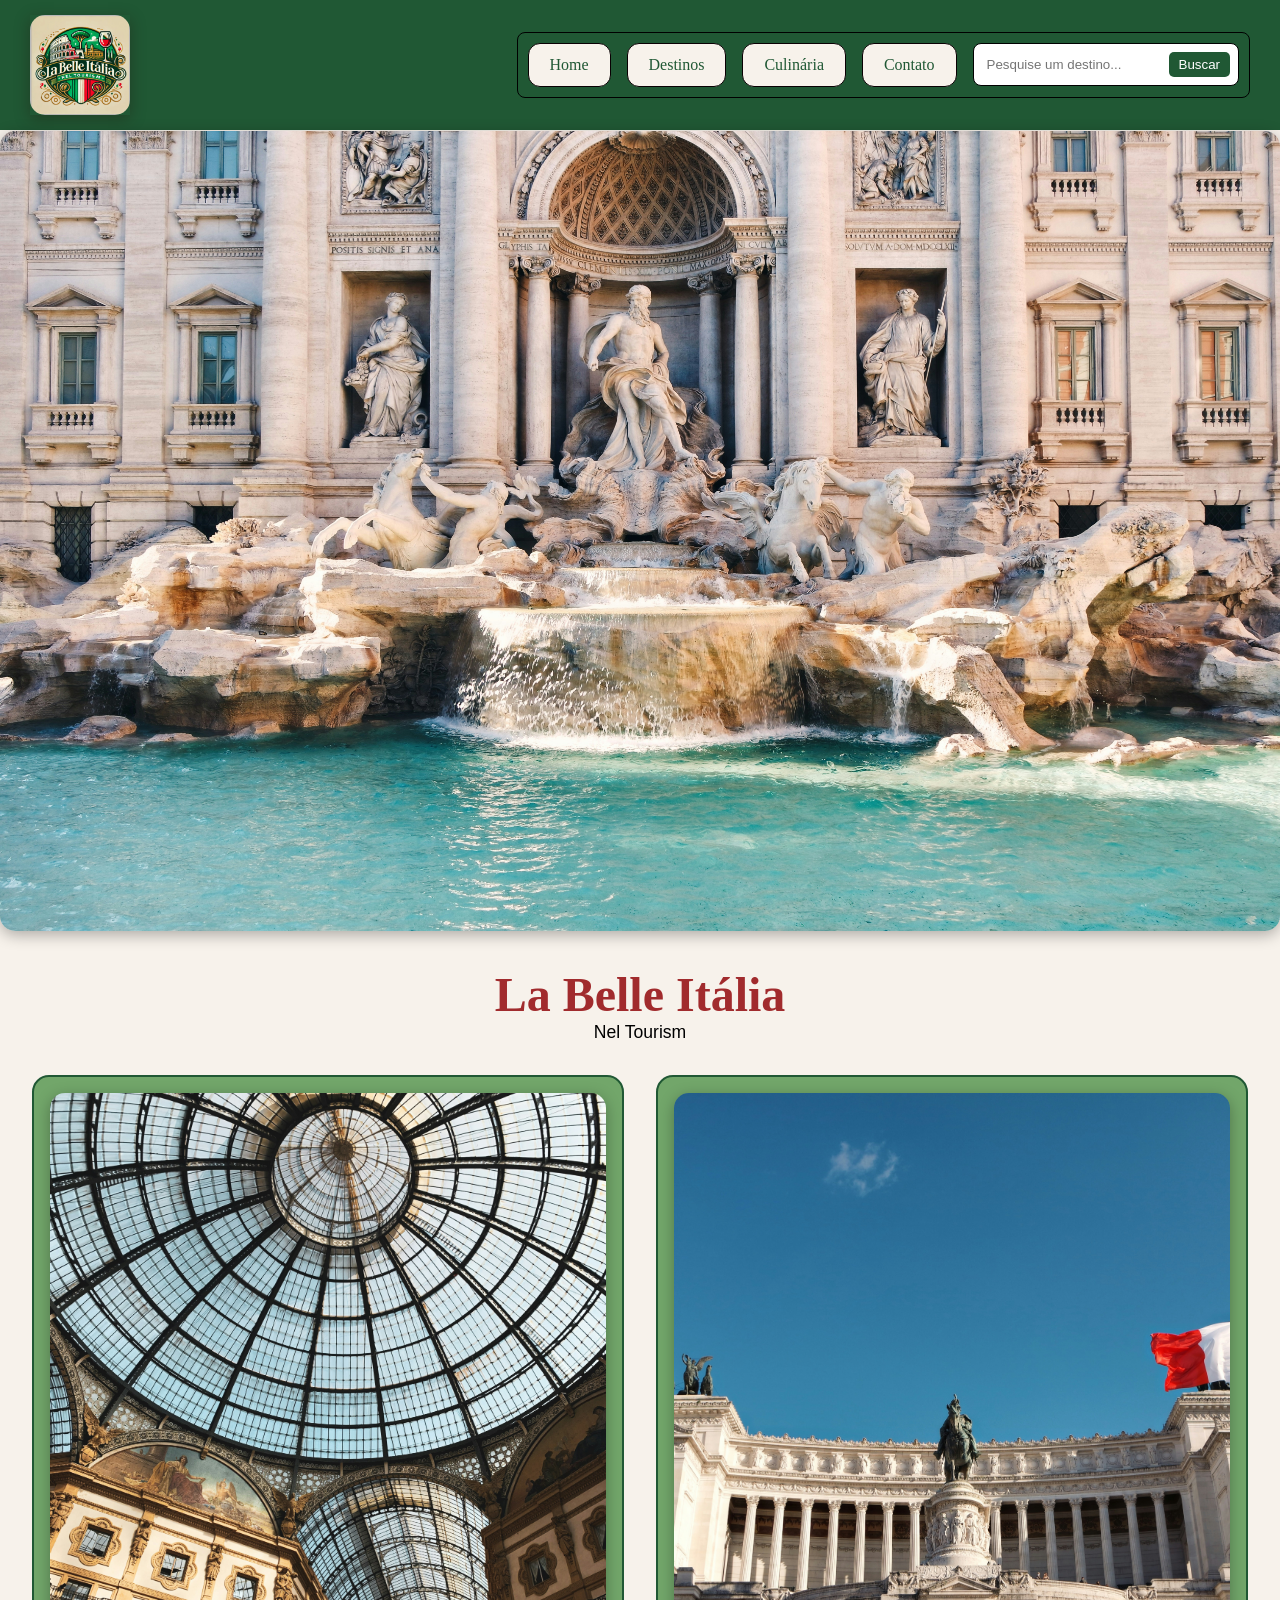
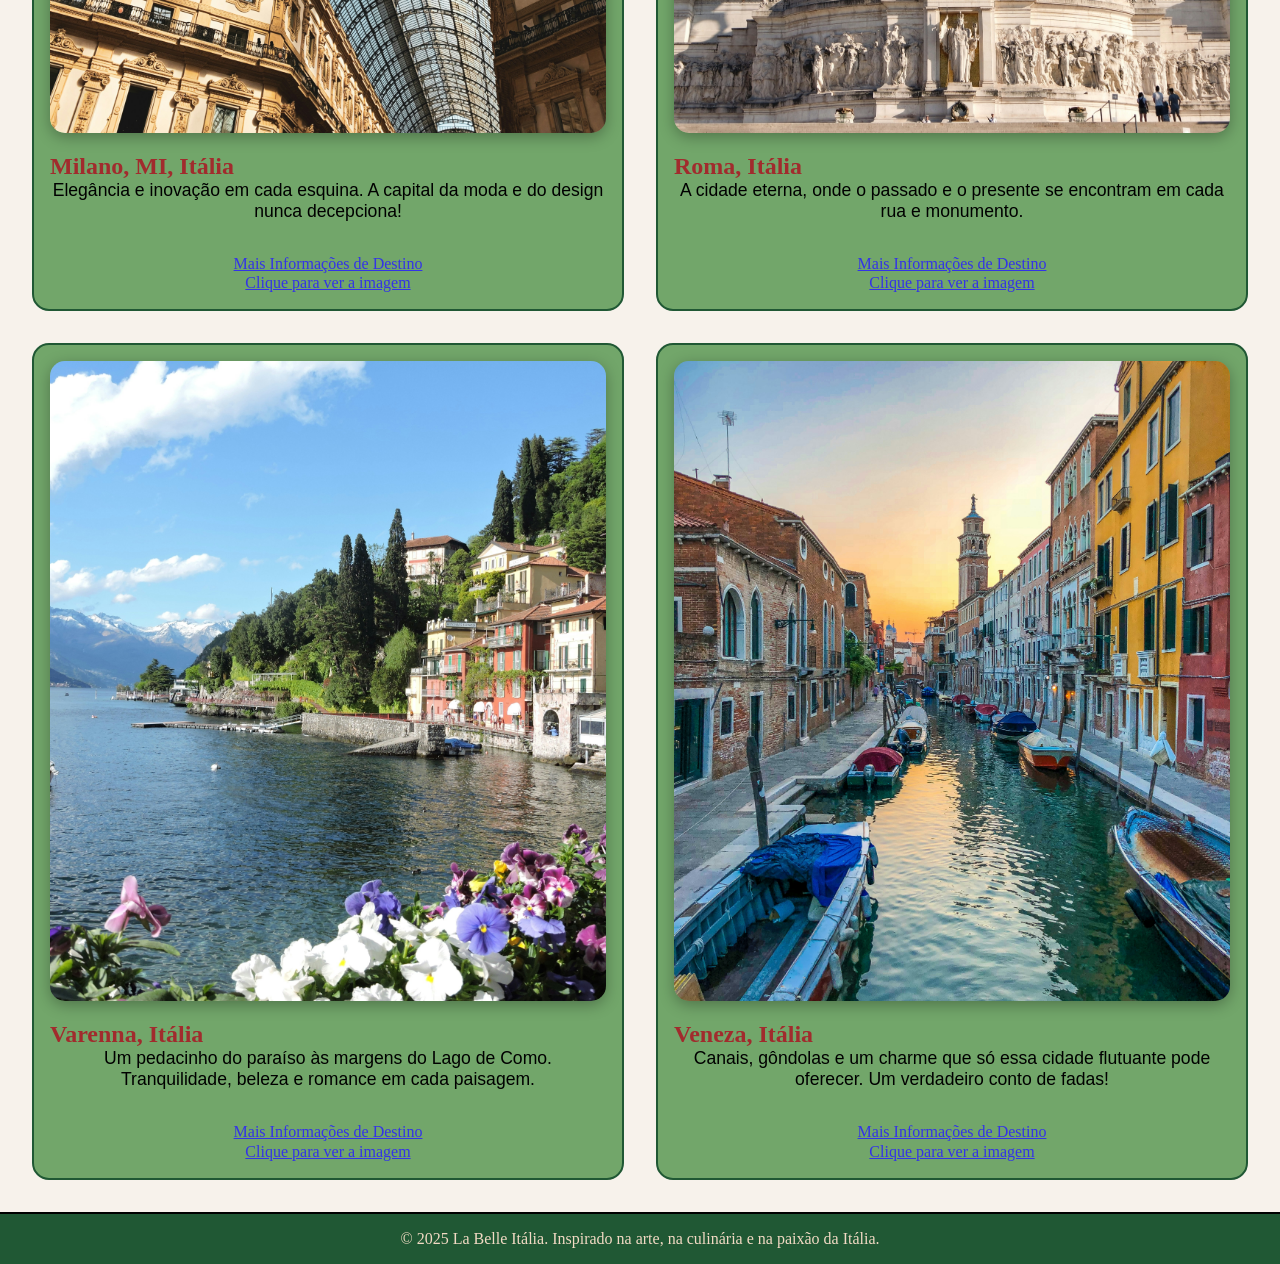
==== public/index.html @ 50d825b5 "Criando estrutura HTML inicial" ====
<!DOCTYPE html>
<html lang="en">

<head>
    <meta charset="UTF-8">
    <meta name="viewport" content="width=device-width, initial-scale=1">
    <title>Guia de Lugares Turísticos</title>
    <link rel="stylesheet" href="home.css">
</head>

<body>
    <header>
        <div class="logo">
            <img src="imagem/La_Belle.png" alt="Logo do site Guia de Lugares Turísticos">
        </div>
        <div class="menu-pesquisa">
            <nav>
                <ul>
                    <li><a href="index.html">Home</a></li>
                    <li><a href="destinos.html">Destinos</a></li>
                    <li><a href="culinaria.html">Culinária</a></li>
                    <li><a href="contato.html">Contato</a></li>
                </ul>
            </nav>
            <div class="caixa-pesquisa">
                <input type="text" class="texto-pesquisa" placeholder="Pesquise um destino...">
                <button>Buscar</button>
            </div>
        </div>
    </header>

    <div class="banner">
        <img src="banner.jpg" alt="Banner">
    </div>

    <main>
        <h1>La Belle Itália</h1>
        <p>Nel Tourism</p>

        <section>
            <article class="caixa-post">
                <img src="imagem/Milano.jpg" alt="Imagem de Destaque">
                <h4 class="subtitulo"><span>Milano, MI, Itália</span></h4>
                <p class="texto">Elegância e inovação em cada esquina. A capital da moda e do design nunca decepciona!</p>
                <a href="destinos.html" class="botao">Mais Informações de Destino</a> 
                <a href="imagem/Milano.jpg" class="botao">Clique para ver a imagem</a>
            </article>

            <article class="caixa-post">
                <img src="imagem/Roma.jpg" alt="Imagem de Destaque">
                <h4 class="subtitulo"><span>Roma, Itália</span></h4>
                <p class="texto">A cidade eterna, onde o passado e o presente se encontram em cada rua e monumento.</p>
                <a href="destinos.html" class="botao">Mais Informações de Destino</a> 
                <a href="imagem/Roma.jpg" class="botao">Clique para ver a imagem</a>
            </article>

            <article class="caixa-post">
                <img src="imagem/Varenna.jpg" alt="Imagem de Destaque">
                <h4 class="subtitulo"><span>Varenna, Itália</span></h4>
                <p class="texto">Um pedacinho do paraíso às margens do Lago de Como. Tranquilidade, beleza e romance em cada paisagem.</p>
                <a href="destinos.html" class="botao">Mais Informações de Destino</a> 
                <a href="imagem/Varenna.jpg" class="botao">Clique para ver a imagem</a>
            </article>

            <article class="caixa-post">
                <img src="imagem/Veneza.jpg" alt="Imagem de Destaque">
                <h4 class="subtitulo"><span>Veneza, Itália</span></h4>
                <p class="texto">Canais, gôndolas e um charme que só essa cidade flutuante pode oferecer. Um verdadeiro conto de fadas!</p>
                <a href="destinos.html" class="botao">Mais Informações de Destino</a> 
                <a href="imagem/Veneza.jpg" class="botao">Clique para ver a imagem</a>
            </article>
        </section>
    </main>

    <footer>
        © 2025 La Belle Itália. Inspirado na arte, na culinária e na paixão da Itália.
    </footer>
</body>

</html>
---- public/home.css ----
/* ESTRUTURA */
* {
    margin: 0px;
    padding: 0px;
    box-sizing: border-box;
}

body {
    font-family: velista;
    margin: 0;
    padding: 0;
    background-color: #F7F2EB;
}

.banner {
    text-align: center; /* Centraliza a imagem */
    margin-top: 1px; /* Espaçamento acima do banner */
}

.banner img {
    width: 100%; /* Faz a imagem ocupar 100% da largura do contêiner */
    height: auto; /* Mantém a proporção da imagem */
    max-height: 50rem; /* Define uma altura máxima para a imagem */
    box-shadow: 0 4px 15px rgba(0, 0, 0, 0.3);
    border-radius: 15px;
    overflow: hidden;
    transition: transform 0.3s; /* Adiciona uma transição suave para o efeito */
}

.banner img:hover {
    transform: scale(1.05); /* Aumenta a imagem ao passar o mouse */
}


/*@keyframes scrollText {
    from {
        transform: translateX(-100%);
    }
    to {
        transform: translateX(100%);
    }
}*/

/*.marquee { ---> Futuras atualizações.
    white-space: nowrap;
    overflow: hidden;
    display: inline-block;
    animation: scrollText 5s infinite;
    font-size: 24px;
    font-weight: bold;
}*/

/* Estilos do Cabeçalho */
header {
    display: flex;
    align-items: center;
    justify-content: space-between;
    background-color: #205834;
    padding: 15px 30px;
    color: rgb(255, 255, 255);
}

/* Logo */
.logo {
    display: flex;
    align-items: center;
    box-shadow: 0 4px 15px rgba(34, 3, 3, 0.3);
}

.logo img {
    width: 100px; /* Ajuste o tamanho conforme necessário */
    height: auto;
    border-radius: 15px;
    transition: transform 0.3s;
}

.logo img:hover {
    transform: scale(1.05); /* Aumenta a imagem ao passar o mouse */
}

/* Menu e pesquisa */
.menu-pesquisa {
    display: flex;
    align-items: center;
    padding: 0.5rem;
    border-radius: 8px;
    border: 1px solid #000;
    gap: 1rem;
    color: #A12B2D;
    padding: 10px;
}

.menu-pesquisa:hover {
    display: flex;
    background-color: rgb(5, 146, 104);
    color: black;
    gap: 1rem;
  }

.menu-pesquisa:active {
    display: flex;
    background-color:#F7F2EB;
    color: yellow;
    gap: 1rem;
}  

nav {
    display: flex;
    gap: 1rem;
}

nav ul {
    display: flex;
    list-style-type: none;
    gap: 1rem;
}

nav ul li a {
    border: 1px solid #090003;
    border-radius: 12px;
    padding: 1.31rem;
    text-decoration: none;
    color: #205834;
    background-color: #F7F2EB;
}

/* Pesquisa */
.caixa-pesquisa {
    display: flex;
    align-items: center;
    border: 1px solid #000;
    padding: 0.5rem;
    border-radius: 0.5rem;
    background-color: rgb(255, 255, 255);
}

.texto-pesquisa {
    border: none;
    outline: none;
    padding: 5px;
}

.caixa-pesquisa button {
    margin-left: 0.5rem;
    cursor: pointer;
    border: none;
    background-color:#205834;
    color: rgb(255, 255, 255);
    padding: 5px 10px;
    border-radius: 5px;
    transition: transform 0.3s;
}


/* Estilos do Conteúdo Principal */
main {
    text-align: left;
    padding: 2rem;
}

main h1 {
    color: #A12B2D;
    font-size: 3rem;
    font-weight: bold;
    text-align: center;
    font-family: velista;
}

h4{
    font-family: velista;
    color: #A12B2D;
    font-size: 1.5rem;
    text-align: left;

}

main p {
    color: black;
    font-size: 1.1rem;
    margin-bottom: 2rem;
    text-align: center;
    font-family: Arial, Helvetica, sans-serif;
}

section {
    display: grid;
    grid-template-columns: 1fr;
    gap: 2rem;
}

@media (min-width: 768px) {
    section {
        grid-template-columns: repeat(2, 1fr);
    }
}
/*Conteiner*/
.caixa-post {
    border: 2.2px solid #205834;
    padding: 1rem;
    border-radius: 17px; /* Arredonda o container */
    overflow: hidden; /* Garante que a imagem não ultrapasse o container arredondado */
    background-color: #72A66A; /* Opcional: adiciona um fundo suave para destacar */
}

.caixa-post img {
    width: 100%;
    height: 40rem;
    object-fit: cover;
    margin-bottom: 1rem;
    border-radius: 15px; /* Arredonda os cantos do contêiner */
    box-shadow: 0 4px 15px rgba(0, 0, 0, 0.3);
    transition: transform 0.3s; /* Adiciona uma transição suave para o efeito */

}

.caixa-post img:hover{
    transform: scale(1.05); /* Aumenta a imagem ao passar o mouse */
}

.subtitulo {
    font-weight: bold;
}

a {
    color: #3333e7;
    display: flex;
    justify-content: center;
    align-items: center;
    height: 2.2vh; /* Ajuste conforme necessário */

}

/* Estilos do Rodapé */
footer {
    background-color: #205834;
    color: #F2DAC4;
    text-align: center;
    padding: 1rem;
    border-top: 2px solid #000000;
}


/*Breakpoints para resoluções específicas(smartphones, tablets, dispositivos pequenos)*/
* {
    box-sizing: border-box;
    margin: 0;
    padding: 0;
}




/* Breakpoints para tablets (até px) */
@media screen and (max-width: 600px) {
    header {
        display: flex; /* Usar flexbox para alinhamento */
        align-items: center;
        justify-content: center; /* Centraliza os itens horizontalmente */
        padding: 10px;
        text-align: center;
        background-color: #205834; /* Cor de fundo */
        font-size: 1.2em; /* Tamanho da fonte */
    }

    .logo img {
        width: 79px; /* Tamanho da logo */
        padding: 0.1rem;
    }

    .menu-pesquisa {
        display: flex; /* Certifique-se de que o flexbox está ativado */
        flex-direction: column; /* Direção da coluna */
        width: 100%;
        padding: 7px;
        text-align: center;
    }

    nav {
        display: flex; /* Certifique-se de que o flexbox está ativado */
        flex-direction: block; /* Direção da coluna */
        width: 90%;
        align-items: center;
        gap: 1.5rem; /* Espaçamento entre os itens */
    }

    nav ul {
        width: 90%;
        padding: 0;
        text-align: center;
        display: flex;
    }

    nav ul li {
        width: 100%; /* Largura total para cada item */
    }

    nav ul li a {
        padding: 1rem; /* Espaçamento interno */
        font-size: 15px; /* Tamanho da fonte */
        width: 110%; /* Largura total do link */
        display: flex; /* Para que o link ocupe toda a área do item */
    }

    .caixa-pesquisa {
        width: 90%;
        padding: 0.5rem;
        justify-content: center;
    }

    main {
        padding: 1rem; /* Espaçamento interno do main */
    }

    main h1 {
        font-size: 2rem; /* Tamanho do título */
    }

    h4 {
        font-size: 1.2rem; /* Tamanho do subtítulo */
        text-align: center; /* Centraliza o texto */
    }

    main p {
        font-size: 1rem; /* Tamanho do parágrafo */
    }

    section {
        display: grid; /* Certifique-se de que o grid está ativado */
        grid-template-columns: 1fr; /* Uma coluna */
        padding: 30px; /* Espaçamento interno */
    }

    .caixa-post {
        padding: 0.9rem; /* Espaçamento interno da caixa de post */
        margin: auto; /* Centraliza a caixa de post */
    }

    .caixa-post img {
        height: 15rem; /* Altura da imagem */
        max-width: 100%; /* Largura máxima da imagem */
        height: auto; /* Mantém a proporção da imagem */
    }

    footer {
        padding: 2rem; /* Espaçamento interno do footer */
        font-size: 20px; /* Tamanho da fonte do footer */
        text-align: center;
    }
}

/* Breakpoints para desktops (até 1200px)*/
@media screen and (max-width: 1200px) {
    header {
        padding: 20px;
    }
    
    .logo img {
        width: 120px;
    }
    
    nav {
        display: flex;
        flex-direction: row;
        justify-content: space-between;
        width: 100%;
    }
    
    main {
        padding: 2rem;
    }
    
    main h1 {
        font-size: 3rem;
    }
    
    main p {
        font-size: 1.2rem;
    }
}
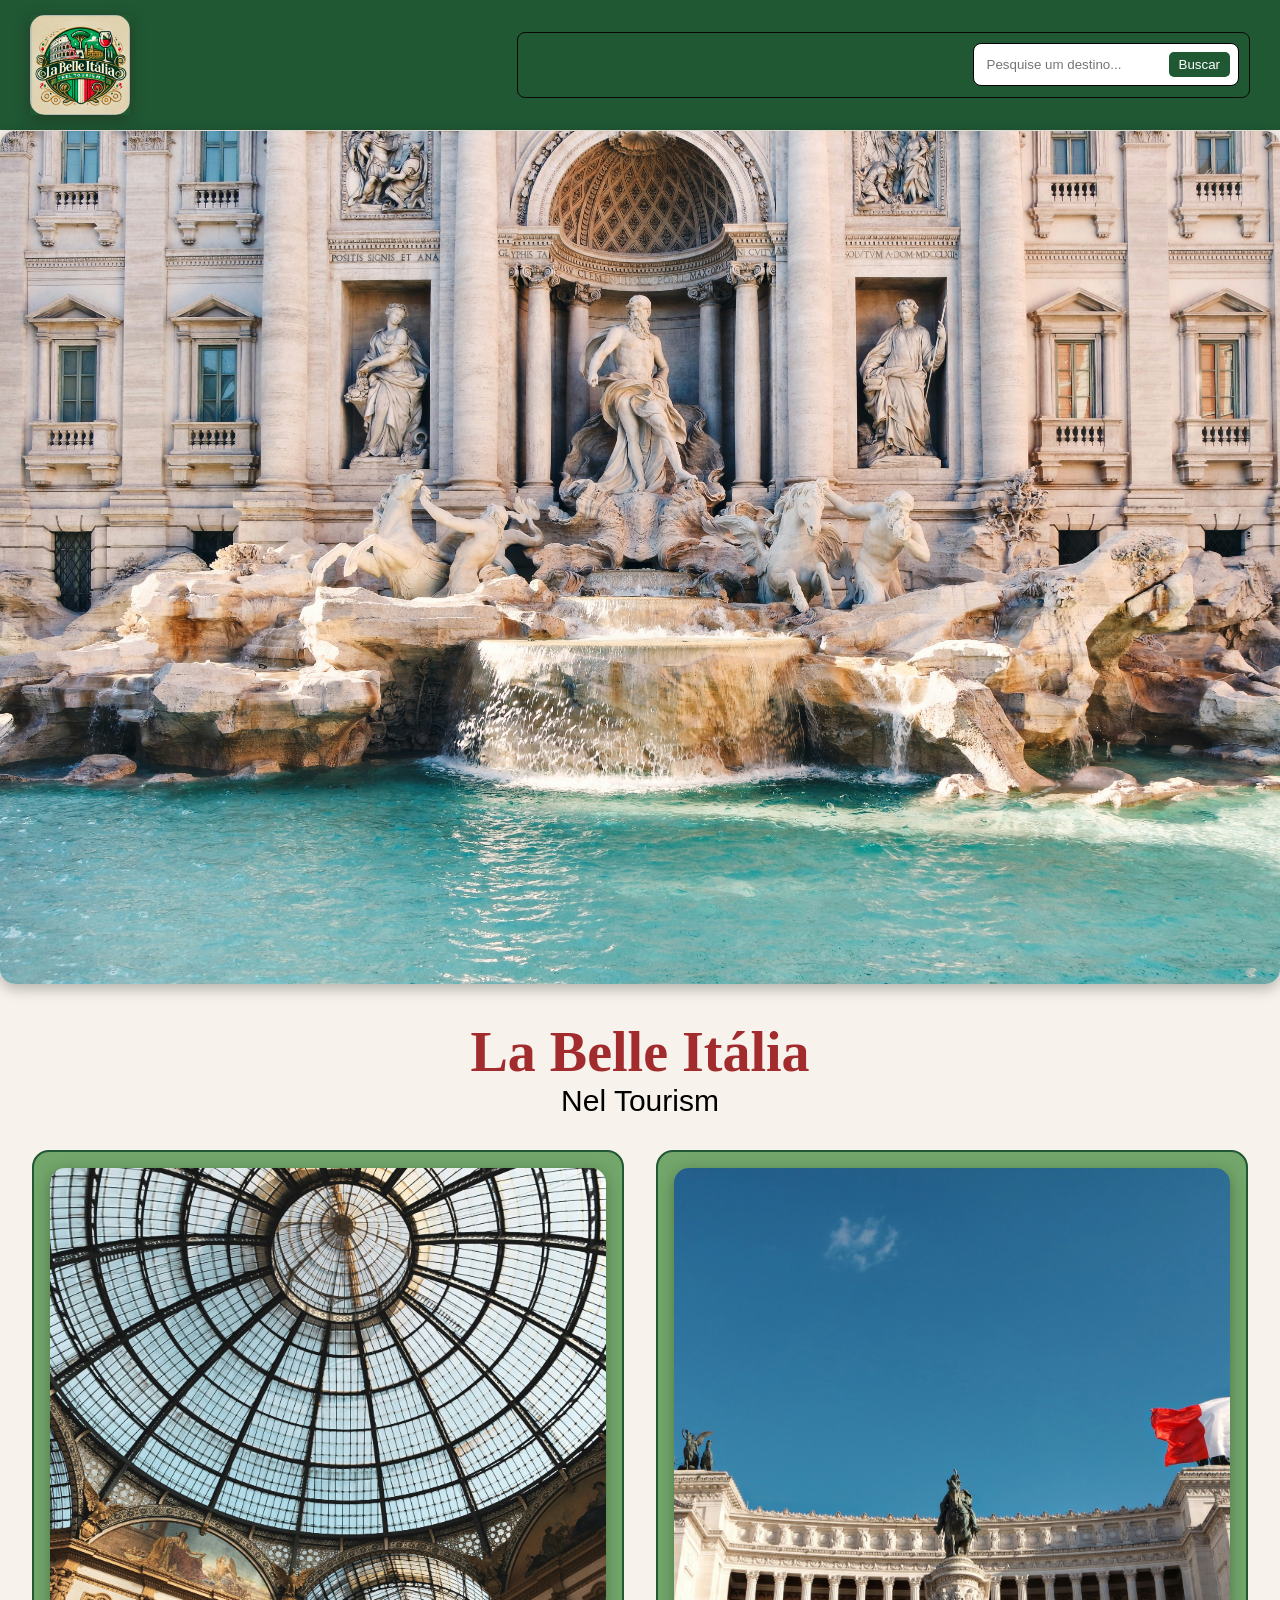
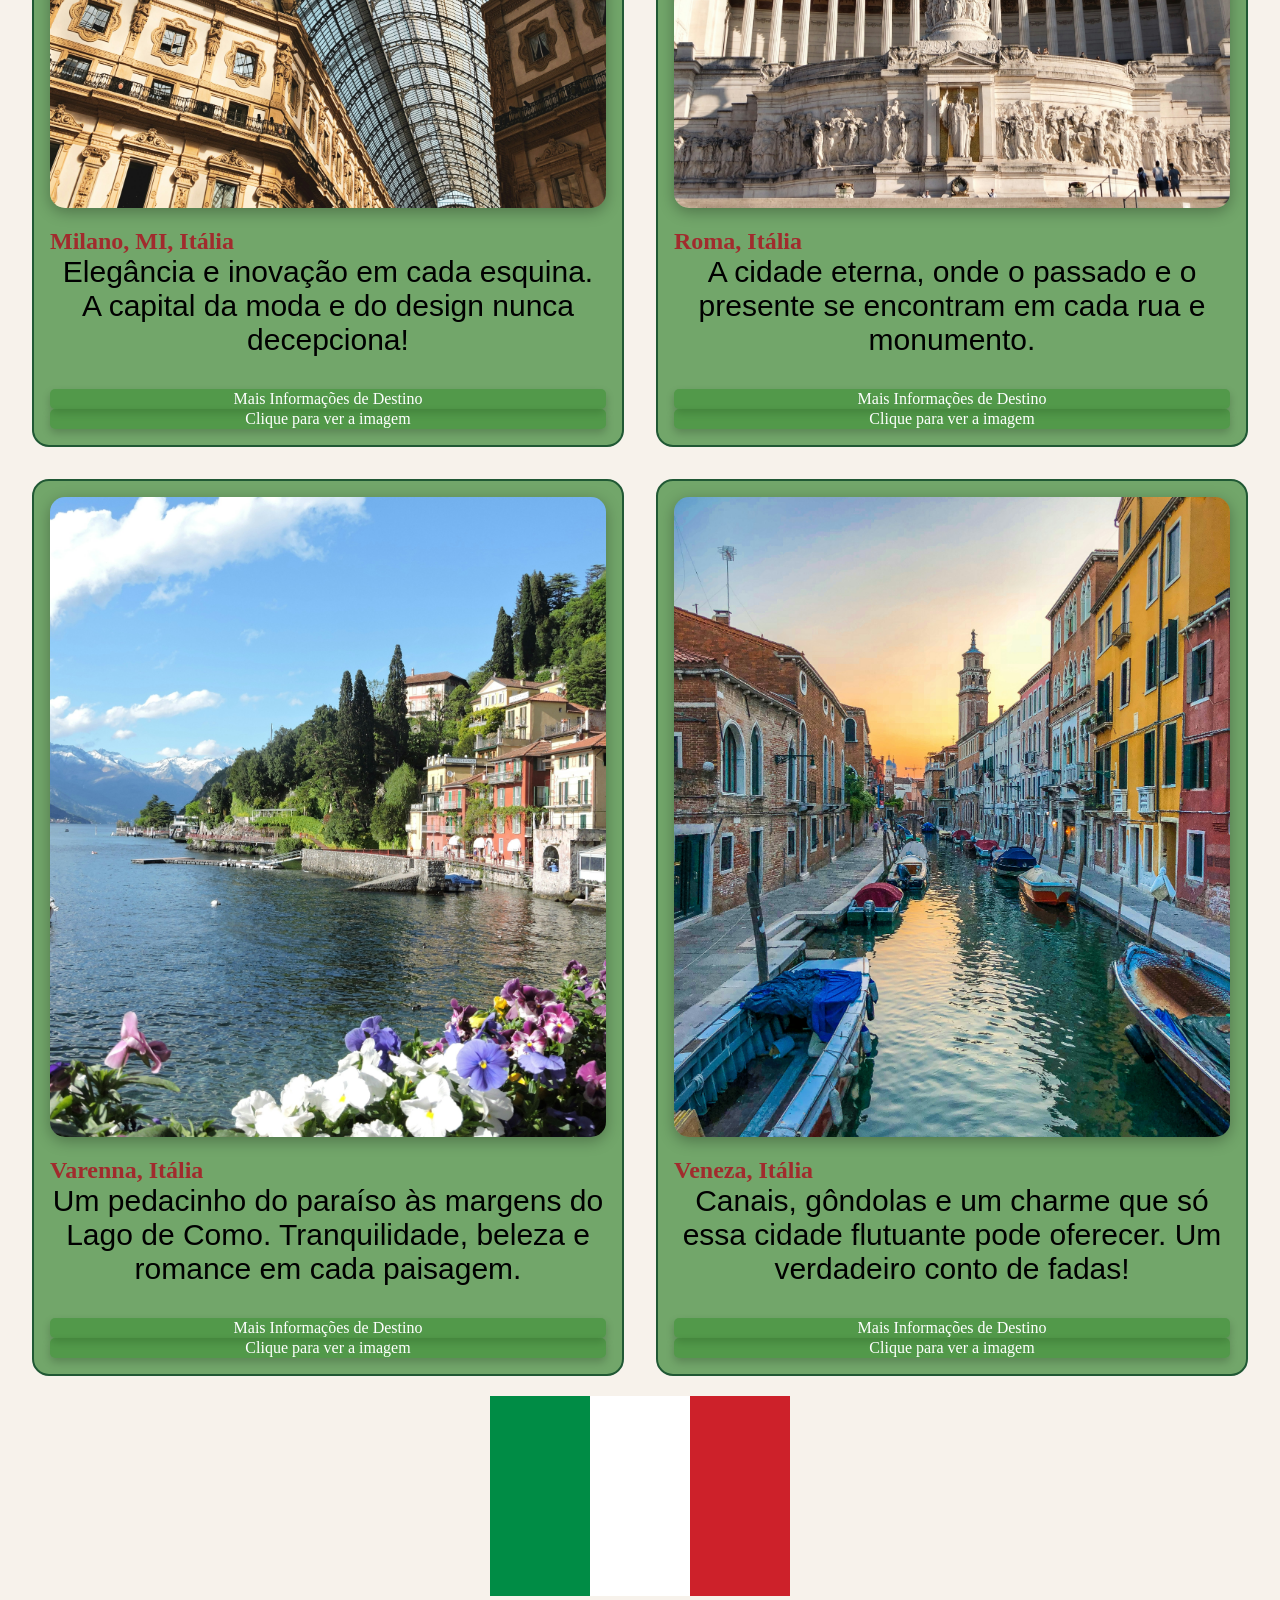
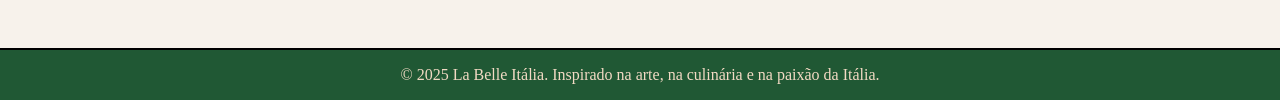
==== commit cb1c2ba6: "Criando versão responsiva com Bootstrap" ====
--- a/public/index.html
+++ b/public/index.html
@@ -6,6 +6,7 @@
     <meta name="viewport" content="width=device-width, initial-scale=1">
     <title>Guia de Lugares Turísticos</title>
     <link rel="stylesheet" href="home.css">
+    <link rel="stylesheet" href="https://cdnjs.cloudflare.com/ajax/libs/animate.css/4.1.1/animate.min.css" />
 </head>
 
 <body>
@@ -70,6 +71,19 @@
                 <a href="imagem/Veneza.jpg" class="botao">Clique para ver a imagem</a>
             </article>
         </section>
+        
+        <!-- Seção da bandeira italiana -->
+        <div class="flag animate__animated" style="margin-top: 20px;">
+            <div class="stripe green"></div>
+            <div class="stripe white"></div>
+            <div class="stripe red"></div>
+        </div>
+
+        <script>
+            document.querySelector('.flag').addEventListener('click', function() {
+                this.classList.toggle('animate__bounce');
+            });
+        </script>
     </main>
 
     <footer>
--- a/public/home.css
+++ b/public/home.css
@@ -5,6 +5,84 @@
     box-sizing: border-box;
 }
 
+.flag {
+    display: flex;
+    width: 300px; /* Largura total da bandeira */
+    height: 200px; /* Altura total da bandeira */
+    overflow: hidden;
+    margin: 20px auto; /* Centraliza a bandeira */
+    cursor: pointer; /* Muda o cursor para indicar que é clicável */
+}
+
+.stripe {
+    flex: 1; /* Cada faixa ocupa uma parte igual */
+    transition: transform 0.5s ease; /* Transição suave para a animação */
+}
+
+.green {
+    background-color: #008C45; /* Verde */
+}
+
+.white {
+    background-color: #FFFFFF; /* Branco */
+}
+
+.red {
+    background-color: #CD212A; /* Vermelho */
+}
+
+.flag:hover .stripe {
+    transform: scale(1.1); /* Aumenta a faixa ao passar o mouse */
+}
+
+/* Animação de entrada */
+@keyframes fadeIn {
+    from {
+        opacity: 0;
+        transform: translateY(20px);
+    }
+    to {
+        opacity: 1;
+        transform: translateY(0);
+    }
+}
+
+.section {
+    animation: fadeIn 0.5s ease-in-out;
+    margin: 20px 0; /* Espaçamento entre seções */
+}
+
+/* Efeito de hover para botões */
+.botao {
+    display: flex;
+    align-items: center; /* Alinha o texto verticalmente */
+    justify-content: center; /* Centraliza o texto horizontalmente */
+    padding: 10px 20px;
+    background-color: #17810d58; /* Cor de fundo */
+    color: white; /* Cor do texto */
+    text-decoration: none; /* Remove o sublinhado */
+    border-radius: 5px; /* Bordas arredondadas */
+    transition: background-color 0.3s, transform 0.3s, box-shadow 0.3s; /* Transições suaves */
+    box-shadow: 0 4px 8px rgba(0, 0, 0, 0.2); /* Sombra */
+}
+
+.botao:hover {
+    background-color: #044c03; /* Cor de fundo ao passar o mouse */
+    transform: scale(1.05); /* Aumenta o tamanho do botão */
+    box-shadow: 0 6px 12px rgba(0, 0, 0, 0.3); /* Aumenta a sombra ao passar o mouse */
+    filter: brightness(1.1); /* Aumenta o brilho do botão */
+}
+
+/* Efeito de zoom para imagens da galeria */
+.caixa-post img {
+    width: 100%;
+    transition: transform 0.3s ease;
+}
+
+.caixa-post img:hover {
+    transform: scale(1.1);
+}
+
 body {
     font-family: velista;
     margin: 0;
@@ -12,6 +90,13 @@
     background-color: #F7F2EB;
 }
 
+/* Efeito de hover para botões */
+.button:hover {
+    background-color: #ffcc00;
+    transform: scale(1.05);
+    transition: background-color 0.3s, transform 0.3s;
+}
+
 .banner {
     text-align: center; /* Centraliza a imagem */
     margin-top: 1px; /* Espaçamento acima do banner */
@@ -20,7 +105,7 @@
 .banner img {
     width: 100%; /* Faz a imagem ocupar 100% da largura do contêiner */
     height: auto; /* Mantém a proporção da imagem */
-    max-height: 50rem; /* Define uma altura máxima para a imagem */
+    max-height: 60rem; /* Define uma altura máxima para a imagem */
     box-shadow: 0 4px 15px rgba(0, 0, 0, 0.3);
     border-radius: 15px;
     overflow: hidden;
@@ -28,27 +113,8 @@
 }
 
 .banner img:hover {
-    transform: scale(1.05); /* Aumenta a imagem ao passar o mouse */
-}
-
-
-/*@keyframes scrollText {
-    from {
-        transform: translateX(-100%);
-    }
-    to {
-        transform: translateX(100%);
-    }
-}*/
-
-/*.marquee { ---> Futuras atualizações.
-    white-space: nowrap;
-    overflow: hidden;
-    display: inline-block;
-    animation: scrollText 5s infinite;
-    font-size: 24px;
-    font-weight: bold;
-}*/
+    transform: scale(1.04); /* Aumenta a imagem ao passar o mouse */
+}
 
 /* Estilos do Cabeçalho */
 header {
@@ -64,7 +130,7 @@
 .logo {
     display: flex;
     align-items: center;
-    box-shadow: 0 4px 15px rgba(34, 3, 3, 0.3);
+    box-shadow: 0 4px 15px rgba(32, 1, 1, 0.3);
 }
 
 .logo img {
@@ -84,51 +150,65 @@
     align-items: center;
     padding: 0.5rem;
     border-radius: 8px;
-    border: 1px solid #000;
+    border: 1px solid #090808;
     gap: 1rem;
     color: #A12B2D;
     padding: 10px;
 }
 
 .menu-pesquisa:hover {
-    display: flex;
     background-color: rgb(5, 146, 104);
-    color: black;
+    color: rgb(10, 1, 1);
+}
+
+.menu-pesquisa:active {
+    background-color: #F7F2EB;
+    color: rgb(240, 240, 13);
+}
+
+nav {
+    display: flex;
     gap: 1rem;
-  }
-
-.menu-pesquisa:active {
-    display: flex;
-    background-color:#F7F2EB;
-    color: yellow;
-    gap: 1rem;
-}  
-
-nav {
-    display: flex;
-    gap: 1rem;
+    animation: fadeIn 0.5s ease-in-out; /* Animação de entrada para o menu */
 }
 
 nav ul {
     display: flex;
     list-style-type: none;
     gap: 1rem;
+    opacity: 0; /* Inicialmente invisível */
+    transition: opacity 0.5s ease; /* Transição suave para a opacidade */
+}
+
+nav:hover ul {
+    opacity: 1; /* Torna visível ao passar o mouse */
+}
+
+nav ul li {
+    position: relative; /* Para o efeito de animação */
 }
 
 nav ul li a {
-    border: 1px solid #090003;
+    border: 1px solid #050505;
     border-radius: 12px;
     padding: 1.31rem;
     text-decoration: none;
     color: #205834;
     background-color: #F7F2EB;
+    transition: background-color 0.3s, transform 0.3s, box-shadow 0.3s; /* Transições suaves */
+}
+
+nav ul li a:hover {
+    background-color: #d0e8d0; /* Cor de fundo ao passar o mouse */
+    transform: translateY(-3px); /* Efeito de elevação */
+    box-shadow: 0 4px 15px rgba(0, 0, 0, 0.2); /* Sombra ao passar o mouse */
 }
 
 /* Pesquisa */
 .caixa-pesquisa {
     display: flex;
     align-items: center;
-    border: 1px solid #000;
+    border: 1px solid #000000;
     padding: 0.5rem;
     border-radius: 0.5rem;
     background-color: rgb(255, 255, 255);
@@ -144,14 +224,13 @@
     margin-left: 0.5rem;
     cursor: pointer;
     border: none;
-    background-color:#205834;
+    background-color: #205834;
     color: rgb(255, 255, 255);
     padding: 5px 10px;
     border-radius: 5px;
     transition: transform 0.3s;
 }
 
-
 /* Estilos do Conteúdo Principal */
 main {
     text-align: left;
@@ -160,23 +239,22 @@
 
 main h1 {
     color: #A12B2D;
-    font-size: 3rem;
     font-weight: bold;
     text-align: center;
     font-family: velista;
-}
-
-h4{
+    font-size: 56px !important;
+}
+
+h4 {
     font-family: velista;
     color: #A12B2D;
     font-size: 1.5rem;
     text-align: left;
-
 }
 
 main p {
     color: black;
-    font-size: 1.1rem;
+    font-size: 30px !important;
     margin-bottom: 2rem;
     text-align: center;
     font-family: Arial, Helvetica, sans-serif;
@@ -193,7 +271,8 @@
         grid-template-columns: repeat(2, 1fr);
     }
 }
-/*Conteiner*/
+
+/* Container */
 .caixa-post {
     border: 2.2px solid #205834;
     padding: 1rem;
@@ -210,10 +289,9 @@
     border-radius: 15px; /* Arredonda os cantos do contêiner */
     box-shadow: 0 4px 15px rgba(0, 0, 0, 0.3);
     transition: transform 0.3s; /* Adiciona uma transição suave para o efeito */
-
-}
-
-.caixa-post img:hover{
+}
+
+.caixa-post img:hover {
     transform: scale(1.05); /* Aumenta a imagem ao passar o mouse */
 }
 
@@ -227,7 +305,6 @@
     justify-content: center;
     align-items: center;
     height: 2.2vh; /* Ajuste conforme necessário */
-
 }
 
 /* Estilos do Rodapé */
@@ -239,18 +316,14 @@
     border-top: 2px solid #000000;
 }
 
-
-/*Breakpoints para resoluções específicas(smartphones, tablets, dispositivos pequenos)*/
+/* Breakpoints para resoluções específicas (smartphones, tablets, dispositivos pequenos) */
 * {
     box-sizing: border-box;
     margin: 0;
     padding: 0;
 }
 
-
-
-
-/* Breakpoints para tablets (até px) */
+/* Breakpoints para tablets (até 600px) */
 @media screen and (max-width: 600px) {
     header {
         display: flex; /* Usar flexbox para alinhamento */
@@ -272,12 +345,12 @@
         flex-direction: column; /* Direção da coluna */
         width: 100%;
         padding: 7px;
-        text-align: center;
+ text-align: center;
     }
 
     nav {
         display: flex; /* Certifique-se de que o flexbox está ativado */
-        flex-direction: block; /* Direção da coluna */
+        flex-direction: column; /* Direção da coluna */
         width: 90%;
         align-items: center;
         gap: 1.5rem; /* Espaçamento entre os itens */
@@ -348,31 +421,31 @@
     }
 }
 
-/* Breakpoints para desktops (até 1200px)*/
+/* Breakpoints para desktops (até 1200px) */
 @media screen and (max-width: 1200px) {
     header {
         padding: 20px;
     }
-    
+
     .logo img {
         width: 120px;
     }
-    
+
     nav {
         display: flex;
         flex-direction: row;
         justify-content: space-between;
         width: 100%;
     }
-    
+
     main {
         padding: 2rem;
     }
-    
+
     main h1 {
         font-size: 3rem;
     }
-    
+
     main p {
         font-size: 1.2rem;
     }
